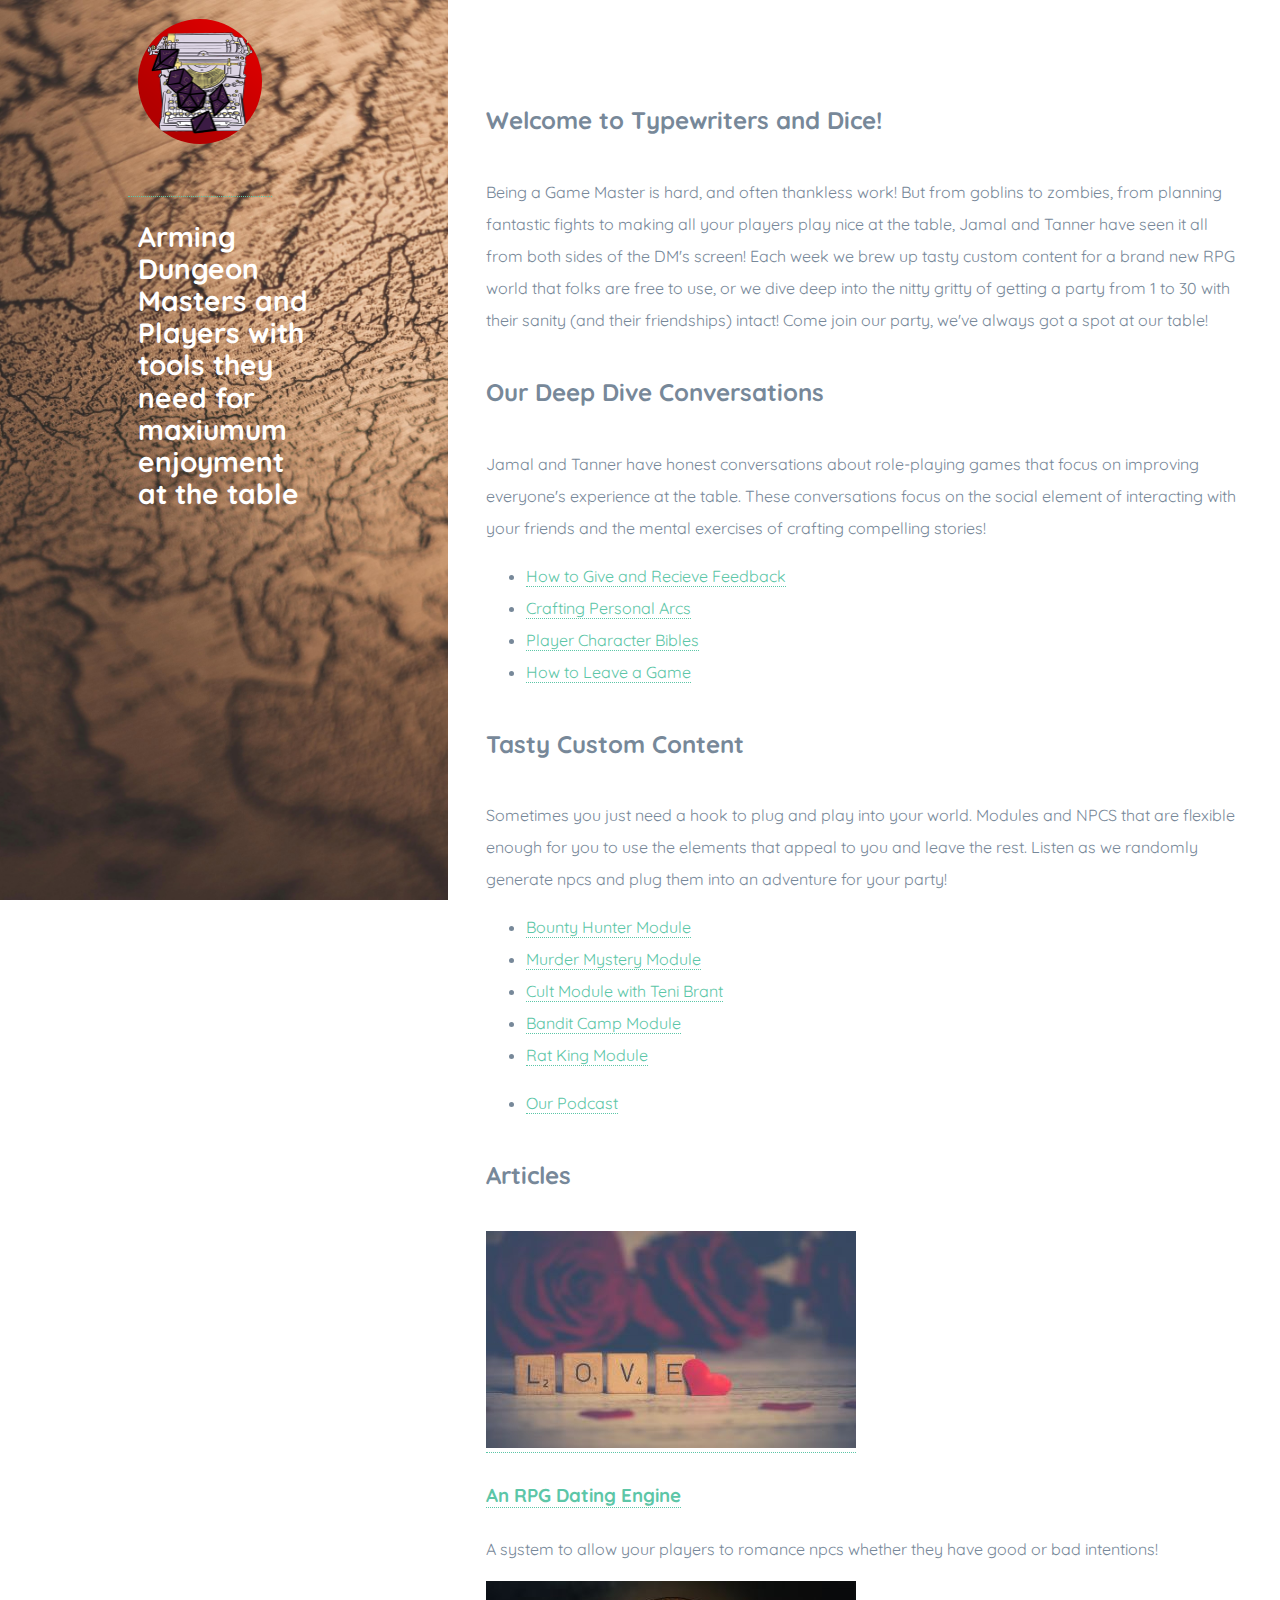
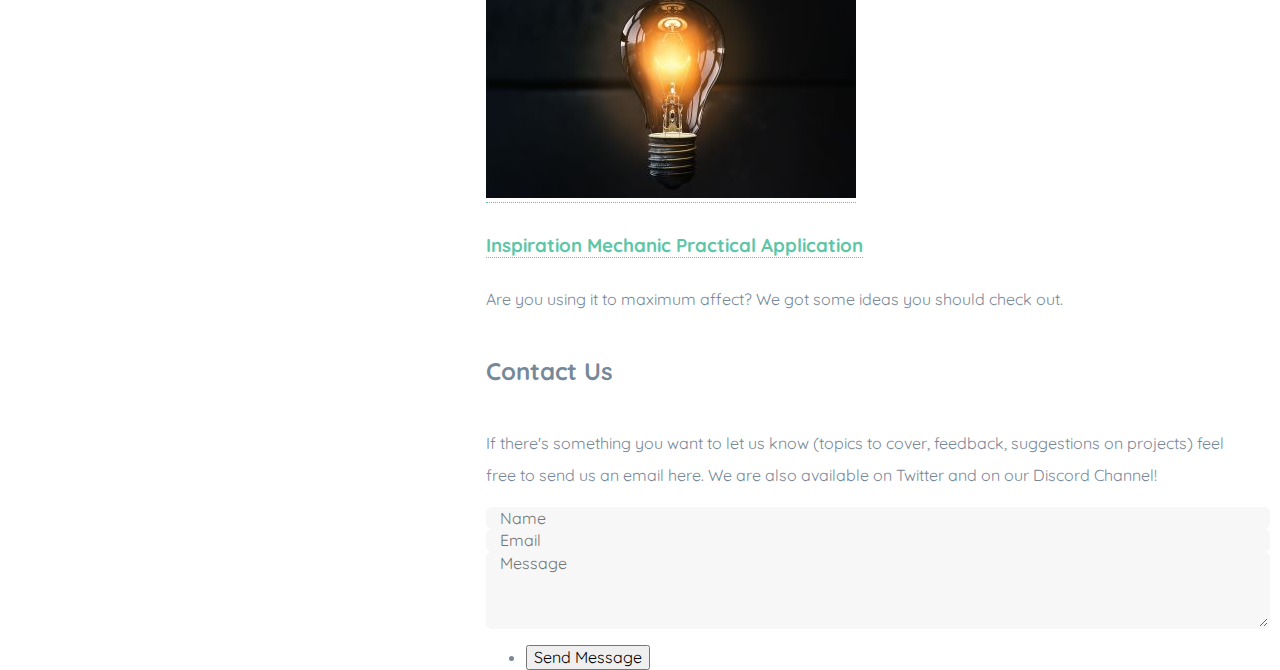
==== index.html @ b3be3e7e "initial commit" ====
<!DOCTYPE html>
<html lang="en">
<head>
    <meta charset="UTF-8">
    <meta http-equiv="X-UA-Compatible" content="IE=edge">
    <meta name="viewport" content="width=device-width, initial-scale=1.0">
    <link rel="preconnect" href="https://fonts.googleapis.com">
<link rel="preconnect" href="https://fonts.gstatic.com" crossorigin>
<link href="https://fonts.googleapis.com/css2?family=Quicksand&display=swap" rel="stylesheet">
    <link rel="stylesheet" href="normalize.css">
    <link rel="stylesheet" href="style.css">
    <title>Typewriters and Dice</title>
</head>
<body>
    <section class="wrapper">
        <section class="consistent-sidebar">
            <a href="http://www.typewritersanddice.com/" class="imageAvatar"><img src="images/tdicon.png" alt="typerwriters and dice icon" /></a>
            <h1>Arming Dungeon Masters and Players with tools they need for maxiumum enjoyment at the table</h1>
        </section>
        <section class="main-content">
            <h2>Welcome to Typewriters and Dice!</h2>
            <p>Being a Game Master is hard, and often thankless work! But from goblins to zombies, from planning fantastic fights to making all your players play nice at the table, Jamal and Tanner have seen it all from both sides of the DM's screen! Each week we brew up tasty custom content for a brand new RPG world that folks are free to use, or we dive deep into the nitty gritty of getting a party from 1 to 30 with their sanity (and their friendships) intact! Come join our party, we've always got a spot at our table!</p>

            <h2>Our Deep Dive Conversations</h2>
            <p>Jamal and Tanner have honest conversations about role-playing games that focus on improving everyone's experience at the table. These conversations focus on the social element of interacting with your friends and the mental exercises of crafting compelling stories!</p>
            <ul>
                <li><a href="https://typewritersanddice.buzzsprout.com/1583491/8575106-how-to-give-and-receive-feedback">How to Give and Recieve Feedback</a> </li>
                <li> <a href="https://typewritersanddice.buzzsprout.com/1583491/8201778-personal-arc-ideas-discussion">Crafting Personal Arcs</a></li>
                <li><a href="https://typewritersanddice.buzzsprout.com/1583491/7314163-player-character-bible-discussion">Player Character Bibles</a> </li>
                <li><a href="https://typewritersanddice.buzzsprout.com/1583491/9185517-how-to-leave-a-game">How to Leave a Game</a></li>
            </ul>
            <h2>Tasty Custom Content</h2>
						 <p>Sometimes you just need a hook to plug and play into your world. Modules and NPCS that are flexible enough for you to use the elements that appeal to you and leave the rest. Listen as we randomly generate npcs and plug them into an adventure for your party!</p>

						 <ul>
							<li><a href="https://typewritersanddice.buzzsprout.com/1583491/7308937-bounty-hunter-module">Bounty Hunter Module</a></li>
							<li><a href="https://typewritersanddice.buzzsprout.com/1583491/7092823-murder-mystery-module">Murder Mystery Module</a></li>
							<li><a href="https://typewritersanddice.buzzsprout.com/1583491/7871434-cult-module-with-teni-brant">Cult Module with Teni Brant</a></li>
							<li><a href="https://typewritersanddice.buzzsprout.com/1583491/7314190-bandit-camp-module">Bandit Camp Module</a></li>
							<li><a href="https://typewritersanddice.buzzsprout.com/1583491/8045571-rat-king-module">Rat King Module</a></li>
							
						 </ul>
                         <!--   Articles    -->

                         <ul class="actions">
						
							<li><a href="https://typewritersanddice.buzzsprout.com/1583491" class="button">Our Podcast</a></li>
						</ul>
                            <article>
                            <h2>Articles</h2>
                            <a href="images/love.jpg" class="image fit thumb"><img src="images/thumbs/lovethumb.jpg" alt="love" /></a>
								<h3> <a href="rpg-dating.html">An RPG Dating Engine</a></h3>
								<p>A system to allow your players to romance npcs whether they have good or bad intentions!</p>
                            </article>
                            <article>
								<a href="images/light.jpg" class="image fit thumb"><img src="images/thumbs/lightthumbnail.jpg" alt="lightbulb" /></a>
								<h3> <a href="inspiration.html">Inspiration Mechanic Practical Application</a> </h3>
								<p>Are you using it to maximum affect? We got some ideas you should check out.</p>
							</article>
                            <section class="contactForm">
                                <h2>Contact Us</h2>
                                <p>If there's something you want to let us know (topics to cover, feedback, suggestions on projects) feel free to send us an email here. We are also available on Twitter and on our Discord Channel!</p>
                                <div class="row">
                                    <div class="col-8 col-12-small">
                                        <form method="post" data-netlify="true" action="#">
                                            <div class="row gtr-uniform gtr-50">
                                                <div class="col-6 col-12-xsmall"><input type="text" name="name" id="name" placeholder="Name" /></div>
                                                <div class="col-6 col-12-xsmall"><input type="email" name="email" id="email" placeholder="Email" /></div>
                                                <div class="col-12"><textarea name="message" id="message" placeholder="Message" rows="4"></textarea></div>
                                            </div>
                                        
                                        <ul class="actions">
                                            <li><input type="submit" value="Send Message" /></li>
                                        </ul>
                                    </form>
                                    </div>
                                    
                                </div>
                            </section>

    
        </section>
    </section>
    
</body>
</html>
---- style.css ----
h1{
    font-size: 1.75em;
    
}

h2{
    font-size: 1.5em;
    line-height: 3em;
}
p{
    line-height: 2.0em;
}

.main-content{
    color: lightslategray;
    
}
a{
    color: #5cc6a7;
    line-height: 2.0em;
    text-decoration: none;
    border-bottom: dotted 1px #5cc6a7;
    
}
input[type="text"],
	input[type="password"],
	input[type="email"],
	select,
    textarea {
        -moz-appearance: none;
        -webkit-appearance: none;
        -ms-appearance: none;
        appearance: none;
        background: #f7f7f7;
        border-radius: 0.35em;
        border: solid 2px transparent;
        color: inherit;
        display: block;
        outline: 0;
        padding: 0 0.75em;
        text-decoration: none;
        width: 100%;
}



/* @media screen and (max-width: 480px) {
    


}


@media screen and (max-width: 736px) {
   
   
  
} */

@media screen and (max-width: 980px) {

    .wrapper{
        display: flex;
        flex-direction: column;
       
        
    }
    .consistent-sidebar{
        background-image: url("resources/jakob-braun-vpsPRd_rz-A-unsplash.jpg");
        background-size: cover;
        height: 20vh;
        color: white;
        padding: 0 10%;
    
    }
    .main-content{
        padding: 5% 3%;
        
        
    }

}

@media screen and (min-width: 981px) {
    .wrapper{
        display: flex;
        height: 100vh;
        
    }
    .consistent-sidebar{
        background-image: url("resources/stop.jpg");
        background-size: cover;
        height: 100vh;
        color: white;
        padding: 0 10%;
        max-width: 15%;
        position: fixed;
       
       
    }
    .main-content{
        padding: 5% 3%;
        
        margin-left: 35%;
    }
    





.consistent-sidebar>*{
    padding: 25% 5%;
    
}

.consistent-sidebar img[ src="images/tdicon.png" ]{
    border-radius: 50%;
    width: 65%;
    
    margin-top: 10%;
   

}

}
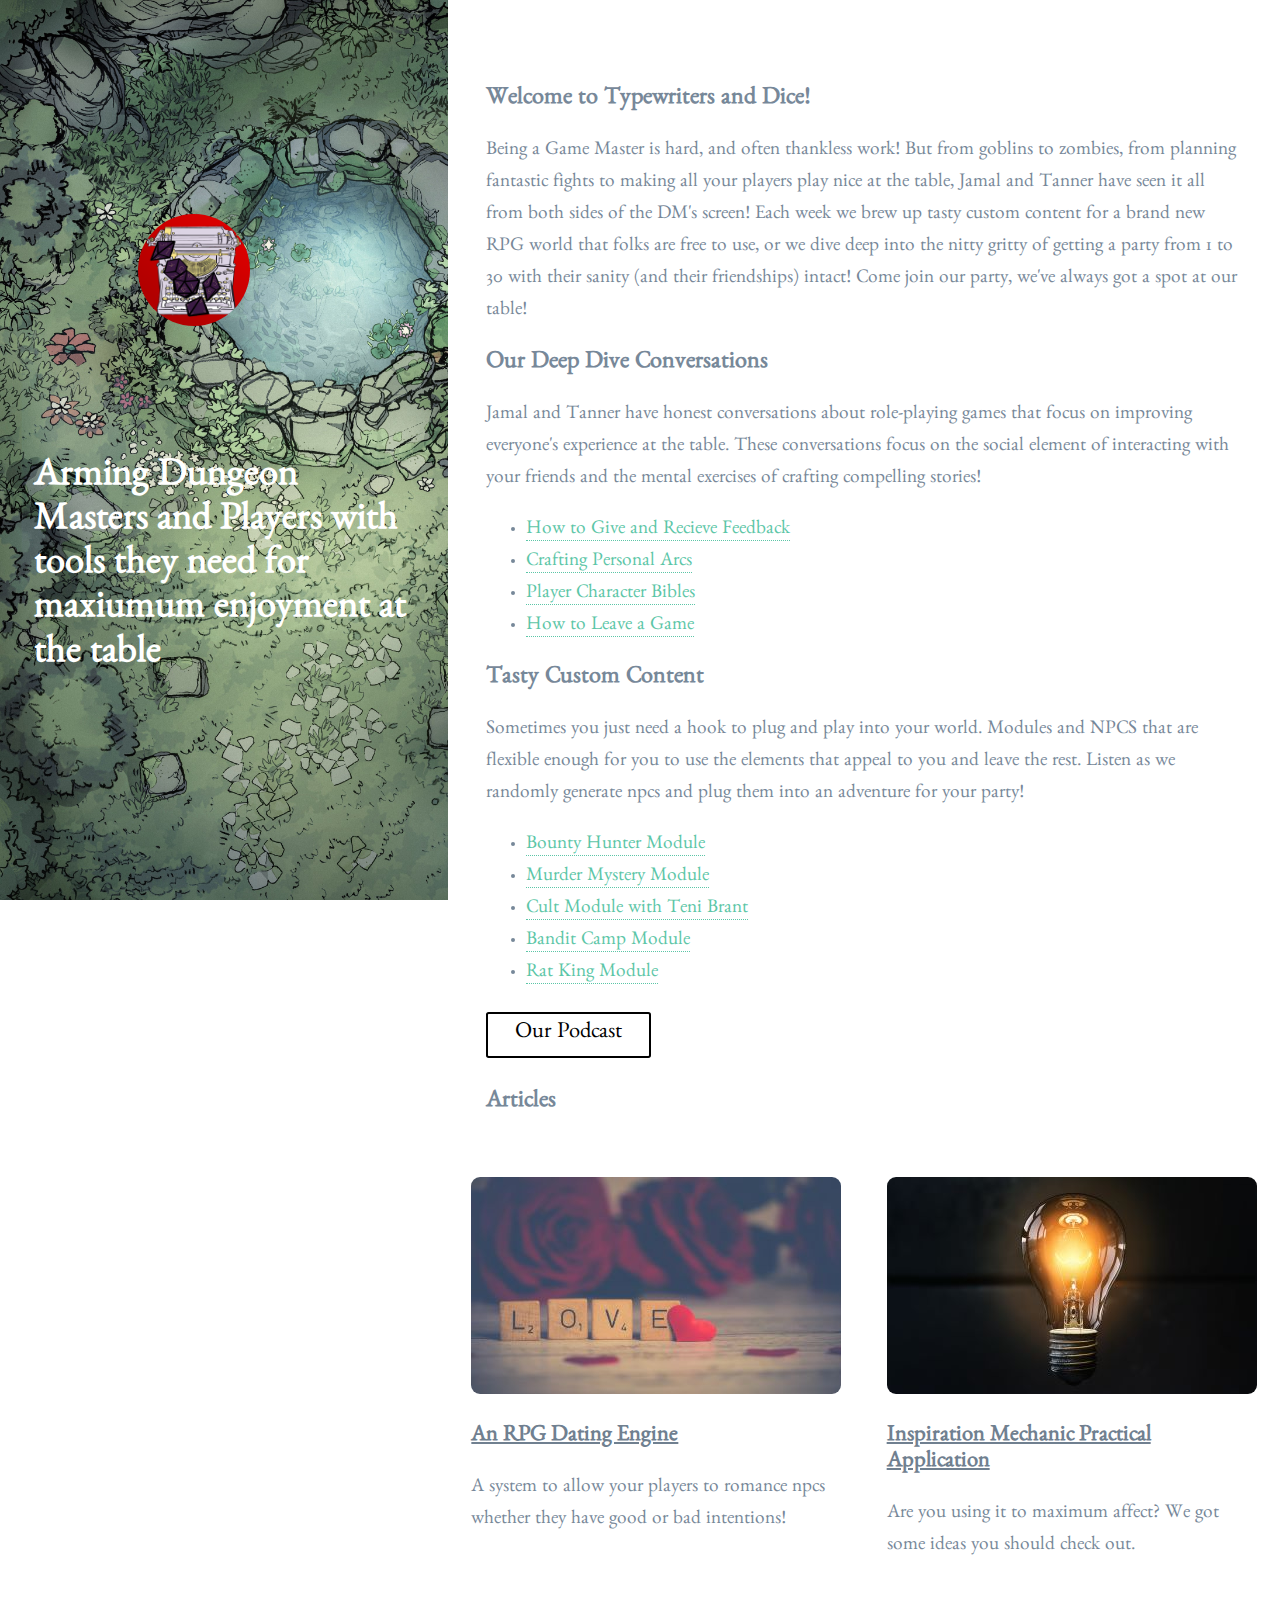
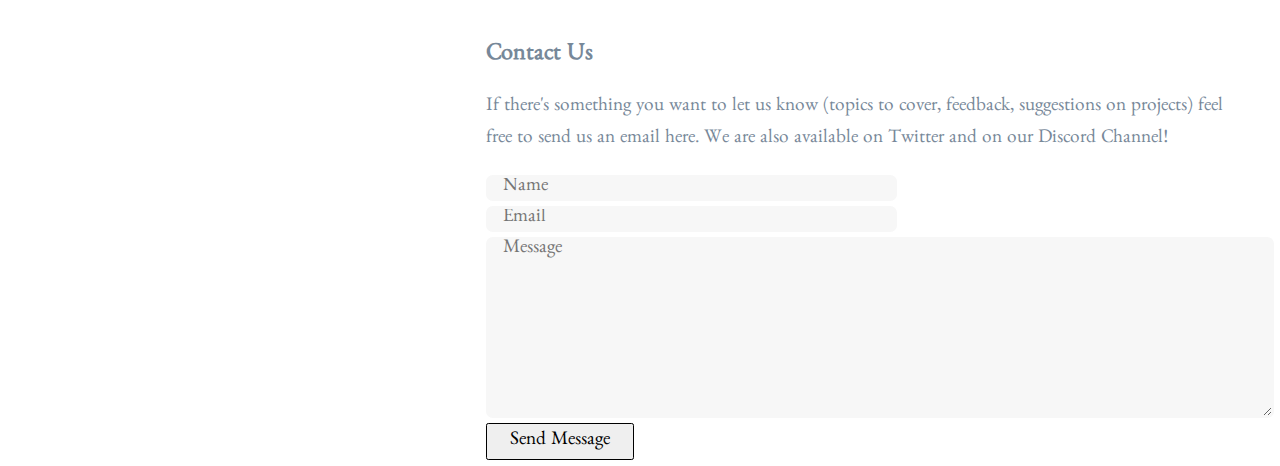
==== commit 9b3a64ac: "added extra pages" ====
--- a/index.html
+++ b/index.html
@@ -5,8 +5,8 @@
     <meta http-equiv="X-UA-Compatible" content="IE=edge">
     <meta name="viewport" content="width=device-width, initial-scale=1.0">
     <link rel="preconnect" href="https://fonts.googleapis.com">
-<link rel="preconnect" href="https://fonts.gstatic.com" crossorigin>
-<link href="https://fonts.googleapis.com/css2?family=Quicksand&display=swap" rel="stylesheet">
+    <link rel="preconnect" href="https://fonts.gstatic.com" crossorigin>
+    <link href="https://fonts.googleapis.com/css2?family=Benne&display=swap" rel="stylesheet">
     <link rel="stylesheet" href="normalize.css">
     <link rel="stylesheet" href="style.css">
     <title>Typewriters and Dice</title>
@@ -42,36 +42,41 @@
 						 </ul>
                          <!--   Articles    -->
 
-                         <ul class="actions">
+                         
 						
-							<li><a href="https://typewritersanddice.buzzsprout.com/1583491" class="button">Our Podcast</a></li>
-						</ul>
+							<h3><a href="https://typewritersanddice.buzzsprout.com/1583491" class="button">Our Podcast</a></h3>
+						
                             <article>
                             <h2>Articles</h2>
+                            <section class="blogPosts">
+                            <section>
                             <a href="images/love.jpg" class="image fit thumb"><img src="images/thumbs/lovethumb.jpg" alt="love" /></a>
 								<h3> <a href="rpg-dating.html">An RPG Dating Engine</a></h3>
 								<p>A system to allow your players to romance npcs whether they have good or bad intentions!</p>
-                            </article>
-                            <article>
+                            </section>
+                            <section>
 								<a href="images/light.jpg" class="image fit thumb"><img src="images/thumbs/lightthumbnail.jpg" alt="lightbulb" /></a>
 								<h3> <a href="inspiration.html">Inspiration Mechanic Practical Application</a> </h3>
 								<p>Are you using it to maximum affect? We got some ideas you should check out.</p>
-							</article>
+							</section>
+                            </section>
+                        </article>
                             <section class="contactForm">
                                 <h2>Contact Us</h2>
                                 <p>If there's something you want to let us know (topics to cover, feedback, suggestions on projects) feel free to send us an email here. We are also available on Twitter and on our Discord Channel!</p>
-                                <div class="row">
-                                    <div class="col-8 col-12-small">
+                                <div class="form">
+                                    <div>
                                         <form method="post" data-netlify="true" action="#">
-                                            <div class="row gtr-uniform gtr-50">
-                                                <div class="col-6 col-12-xsmall"><input type="text" name="name" id="name" placeholder="Name" /></div>
-                                                <div class="col-6 col-12-xsmall"><input type="email" name="email" id="email" placeholder="Email" /></div>
-                                                <div class="col-12"><textarea name="message" id="message" placeholder="Message" rows="4"></textarea></div>
+                                            <div class="formInputs">
+                                                <div><input type="text" name="name" id="name" placeholder="Name" /></div>
+                                                <div><input type="email" name="email" id="email" placeholder="Email" /></div>
+                                                <div><textarea name="message" id="message" placeholder="Message" rows="8"></textarea></div>
                                             </div>
                                         
-                                        <ul class="actions">
-                                            <li><input type="submit" value="Send Message" /></li>
-                                        </ul>
+                                        <!-- <ul class="actions">
+                                            <li><input type="submit" value="Send Message" class="button" /></li>
+                                        </ul> -->
+                                        <button class="button">Send Message</button>
                                     </form>
                                     </div>
                                     
--- a/style.css
+++ b/style.css
@@ -1,32 +1,43 @@
-h1{
-    font-size: 1.75em;
-    
-}
+body{
+    font-size: 1.2rem;
+    color: lightslategray;
+}
+
+/* h1{
+    font-size: 1.75rem;
+    
+} */
 
 h2{
-    font-size: 1.5em;
-    line-height: 3em;
+    font-size: 1.5rem;
+    line-height: 2rem;
 }
 p{
-    line-height: 2.0em;
-}
-
-.main-content{
-    color: lightslategray;
-    
-}
-a{
+    line-height: 2.0rem;
+    
+}
+
+.formInputs{
+    display: flex;
+    flex-direction: column;
+
+
+    
+}
+
+
+
+
+ul> li> a{
     color: #5cc6a7;
-    line-height: 2.0em;
+    line-height: 2.0rem;
     text-decoration: none;
     border-bottom: dotted 1px #5cc6a7;
     
 }
-input[type="text"],
-	input[type="password"],
-	input[type="email"],
-	select,
-    textarea {
+input,
+select,
+textarea {
         -moz-appearance: none;
         -webkit-appearance: none;
         -ms-appearance: none;
@@ -34,94 +45,202 @@
         background: #f7f7f7;
         border-radius: 0.35em;
         border: solid 2px transparent;
+        margin-bottom: 5px;
         color: inherit;
         display: block;
         outline: 0;
         padding: 0 0.75em;
         text-decoration: none;
+        width: 50%;
+} 
+textarea{
         width: 100%;
 }
 
-
-
-/* @media screen and (max-width: 480px) {
-    
-
-
-}
-
-
-@media screen and (max-width: 736px) {
+a{
+    color: slategray;
+}
+a:hover{
+    color:#5cc6a7;
+}
+a > img {
+    border-radius: 9px;
+    
+    
+}
+a.button{
+    display:inline-block;
+    padding:0.35em 1.2em;
+    border:0.1em solid black;
+    margin:0 0.3em 0.3em 0;
+    border-radius:0.12em;
+    box-sizing: border-box;
+    text-decoration:none;
+   
+    font-weight:300;
+    color:black;
+    text-align:center;
+    transition: all 0.2s;
+    }
+
+a.button:hover{
+    color:#5cc6a7;
+    background-color:#FFFFFF;
+    border:0.1em solid #5cc6a7;
+    }
+ @media all and (max-width:30em){
+ a.button{
+    display:block;
+    margin:0.4em auto;
+    }
+    }
+ .button{
+        display:inline-block;
+        padding:0.35em 1.2em;
+        border:0.1em solid black;
+        margin:0 0.3em 0.3em 0;
+        border-radius:0.12em;
+        box-sizing: border-box;
+        text-decoration:none;
+        /* font-family:'Roboto',sans-serif; */
+        font-weight:300;
+        color:black;
+        text-align:center;
+        transition: all 0.2s;
+        }
+    
+ .button:hover{
+        color:#5cc6a7;
+        background-color:#FFFFFF;
+        border:0.1em solid #5cc6a7;
+        }
+@media all and (max-width:30em){
+        .button{
+        display:block;
+        margin:0.4em auto;
+        }
+        }
+
+ 
+
+
+
+@media screen and (max-width: 480px) {
+    
+ h1 {
+        
+        font-size: 1em;
+        
+    }
+
+}
+
+
+/* @media screen and (max-width: 736px) {
    
    
   
-} */
-
-@media screen and (max-width: 980px) {
+} */ 
+
+@media screen and (max-width: 1157px) {
 
     .wrapper{
         display: flex;
-        flex-direction: column;
-       
-        
+        flex-direction: column; 
     }
     .consistent-sidebar{
-        background-image: url("resources/jakob-braun-vpsPRd_rz-A-unsplash.jpg");
+        display: flex;
+        background-image: url("images/dual.jpg");
         background-size: cover;
         height: 20vh;
         color: white;
         padding: 0 10%;
-    
+        justify-content: center;
+        align-items: center;
+    
+    }
+
+    h1 {
+        font-size: 1.75rem;
     }
     .main-content{
-        padding: 5% 3%;
-        
-        
-    }
-
-}
-
-@media screen and (min-width: 981px) {
+        padding: 5% 3%; 
+        
+    }
+    .consistent-sidebar img[ src="images/tdicon.png" ]{
+        border-radius: 50%;
+        width: 55%;
+    }
+
+}
+
+@media screen and (min-width: 1158px) {
+
+    body{
+        font-size: 1.2em;
+    }
     .wrapper{
         display: flex;
         height: 100vh;
         
     }
     .consistent-sidebar{
-        background-image: url("resources/stop.jpg");
+        background-image: url("images/dual.jpg");
         background-size: cover;
         height: 100vh;
+        display: flex;
+        flex-direction: column;
+        align-items: center;
+        justify-content: center;
         color: white;
         padding: 0 10%;
         max-width: 15%;
         position: fixed;
+        
+        
        
        
     }
+
+    h1{
+        
+        width: 20ch;
+    }
     .main-content{
         padding: 5% 3%;
-        
         margin-left: 35%;
     }
-    
-
-
-
-
-
+
+    /*  Articles Section starting with images */
+    .blogPosts{
+        display:flex;
+        justify-content: center;
+        
+    }
+
+    .blogPosts > * {
+        padding: 5% 3%;
+    }
+
+
+
+/*  All the contents in sidebar */
 .consistent-sidebar>*{
     padding: 25% 5%;
     
-}
-
+    
+    
+}
+
+/*    T and D Icon image Settings */
 .consistent-sidebar img[ src="images/tdicon.png" ]{
     border-radius: 50%;
     width: 65%;
-    
     margin-top: 10%;
-   
-
-}
-
-}
-
+    
+   
+
+}
+
+}
+
